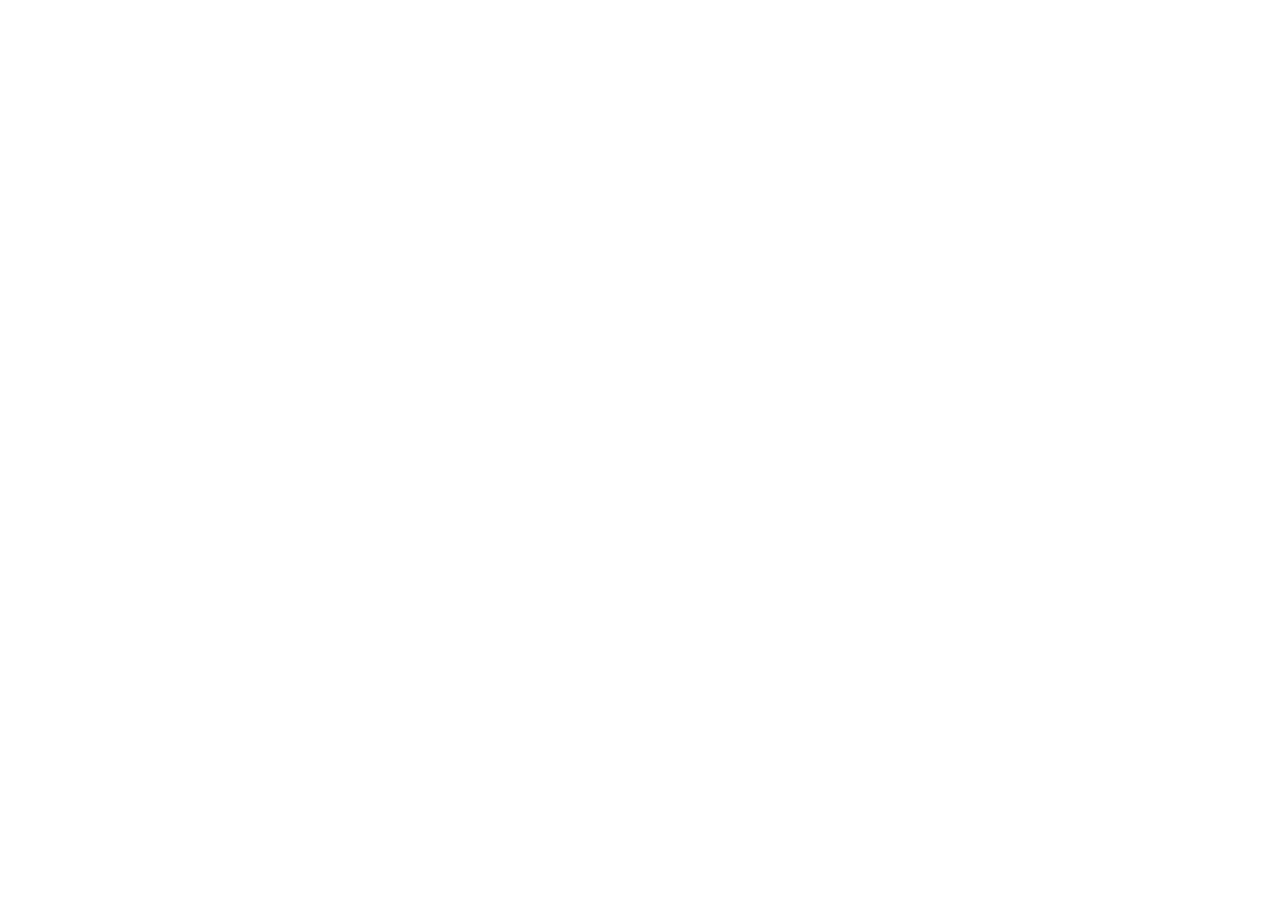
==== index.html @ fb63b930 "fc" ====
<!DOCTYPE html>
<html lang="en">

<head>
    <meta charset="UTF-8">
    <meta name="viewport" content="width=device-width, initial-scale=1.0">
    <title>Document</title>
    <link rel="stylesheet" href="styles/style.css" />
    <script src="scripts/nav.js" defer></script>
</head>

<body>
</body>

</html>
---- styles/style.css ----
@import url("reset.css");
@import url("fonts.css");
@import url("base.css");
@import url("adaptive.css");
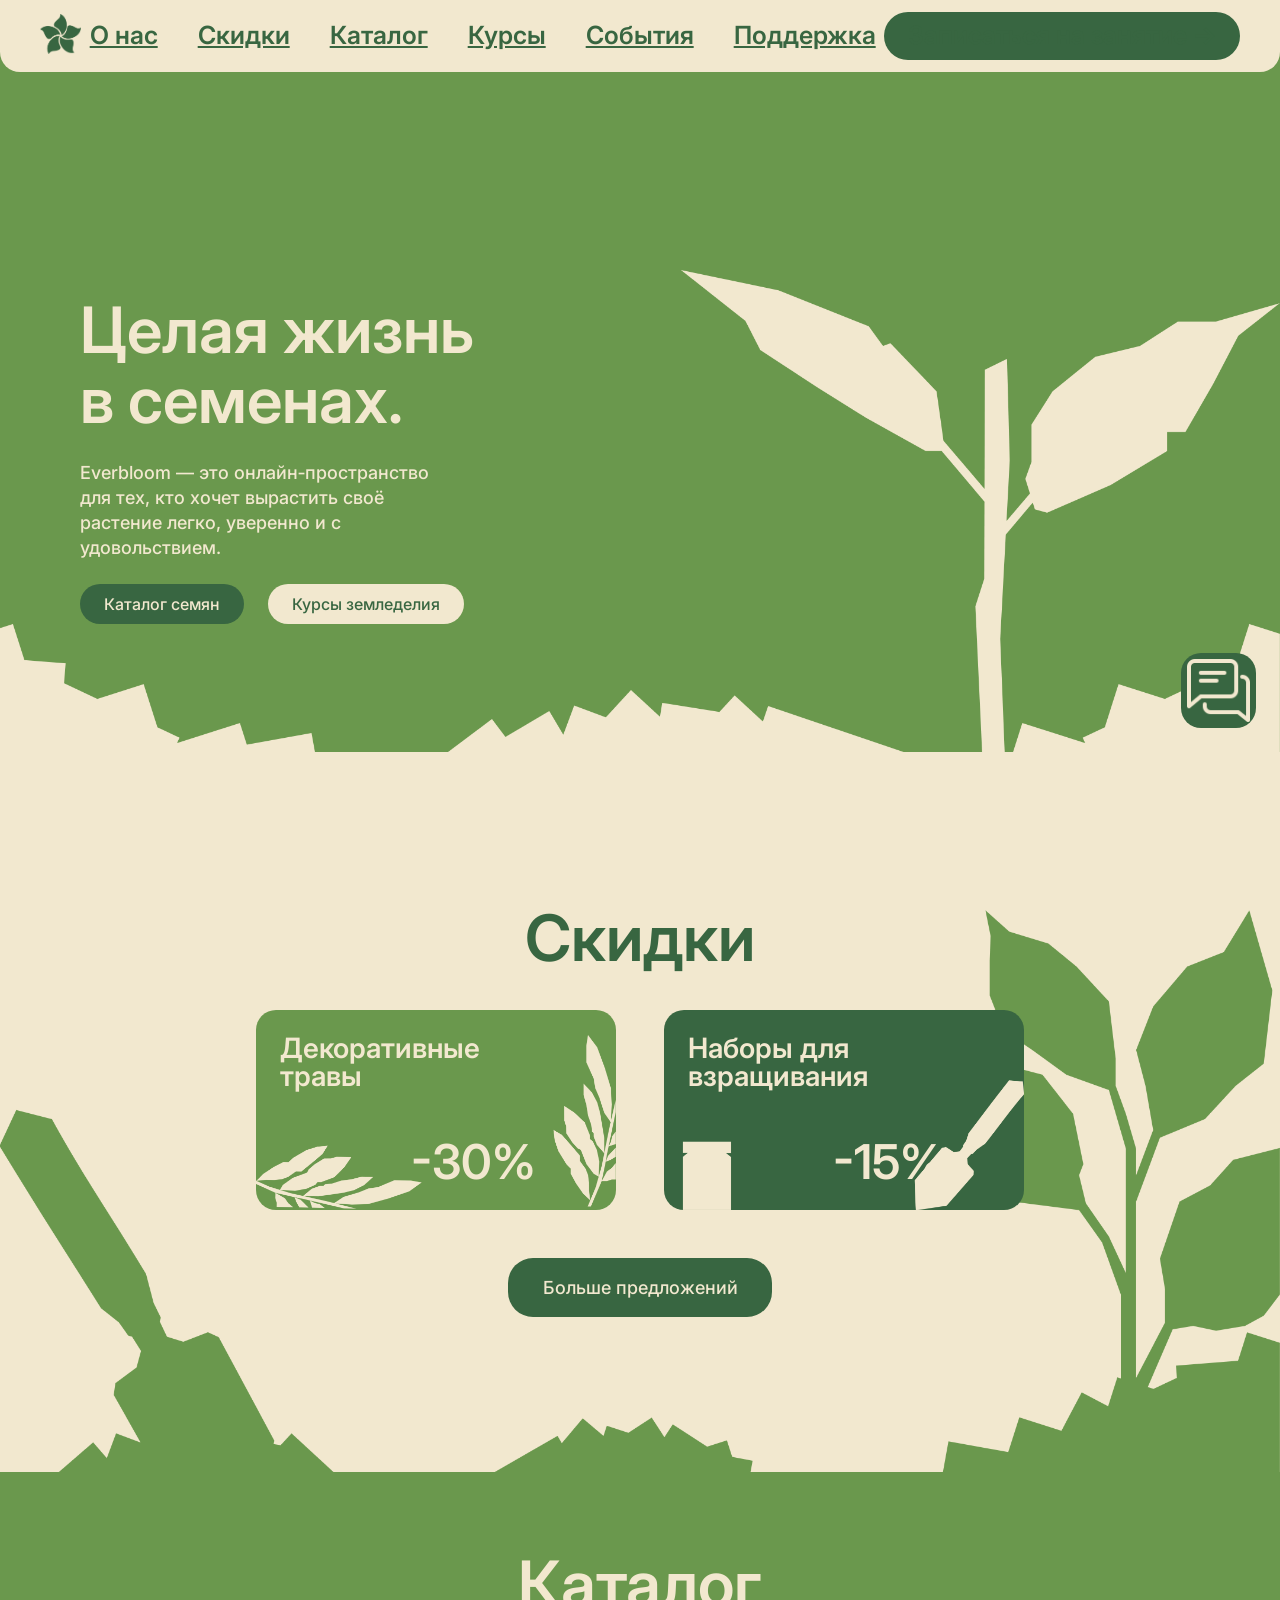
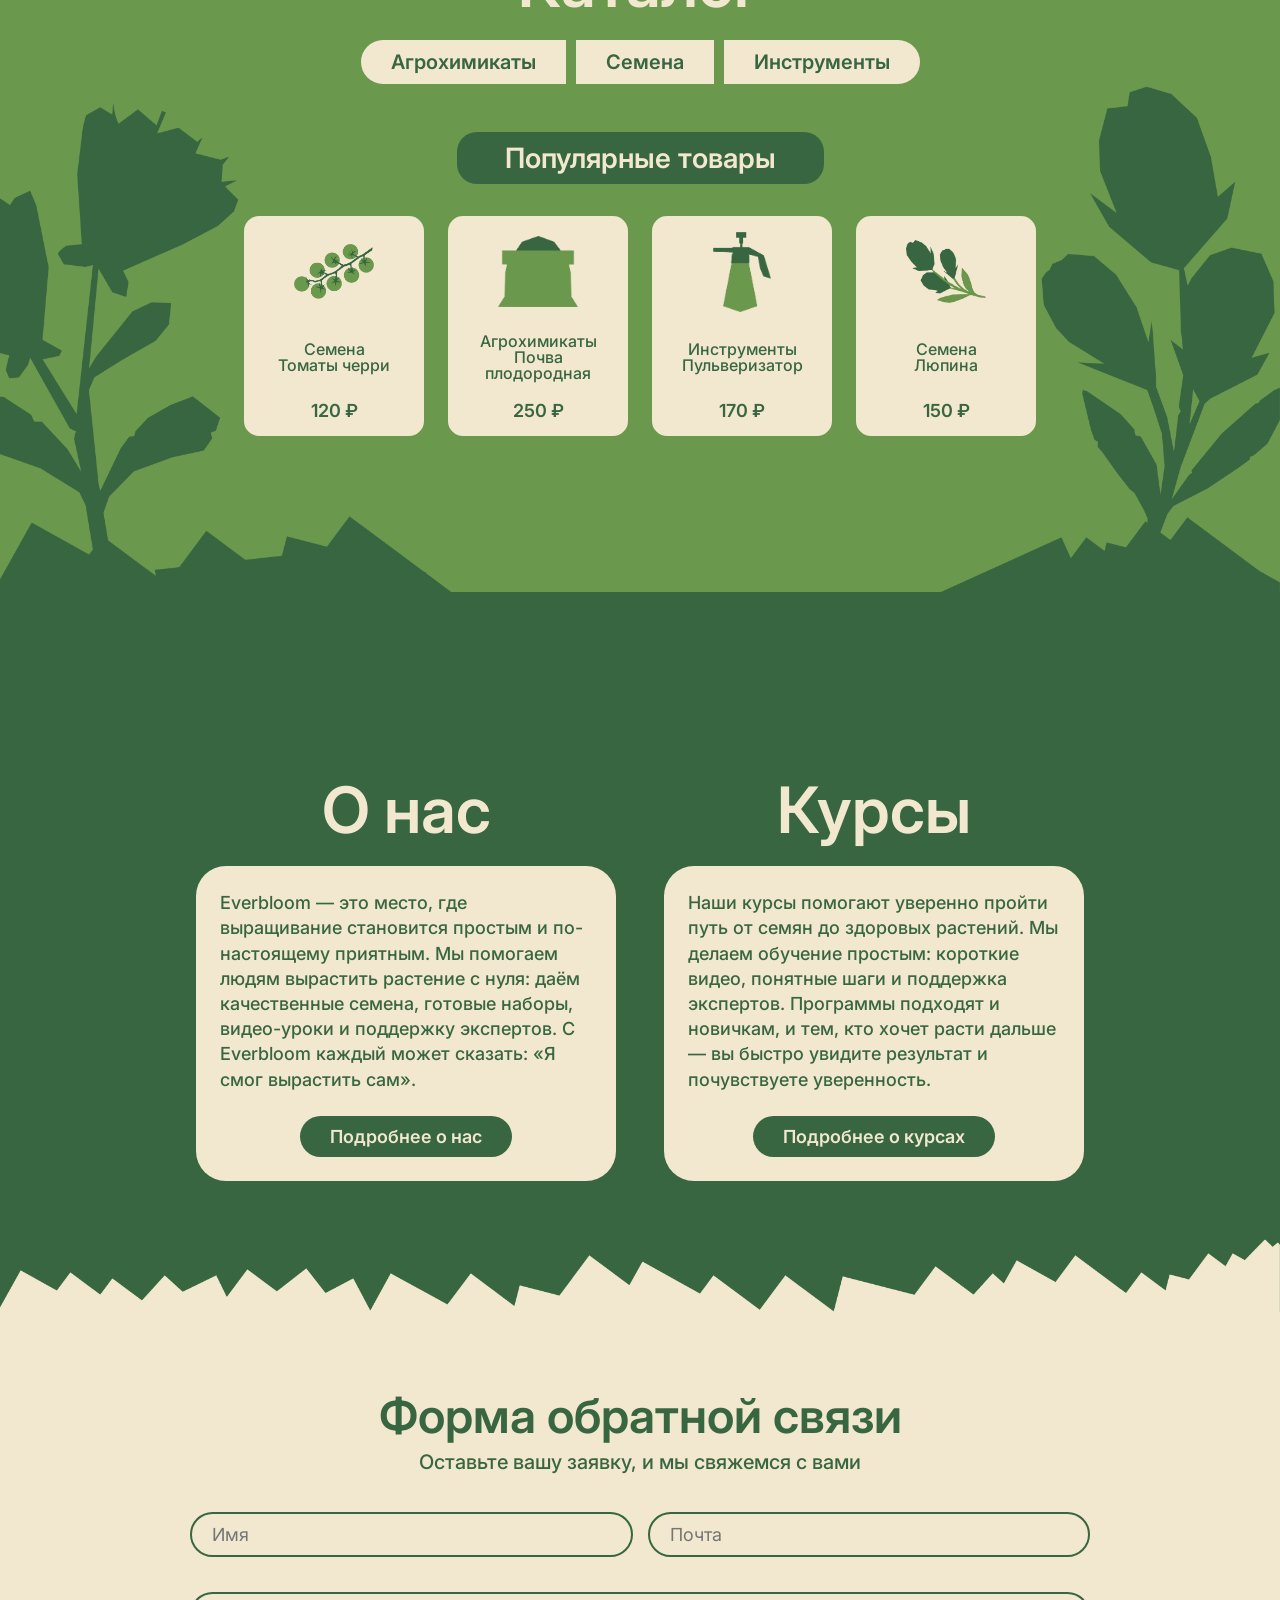
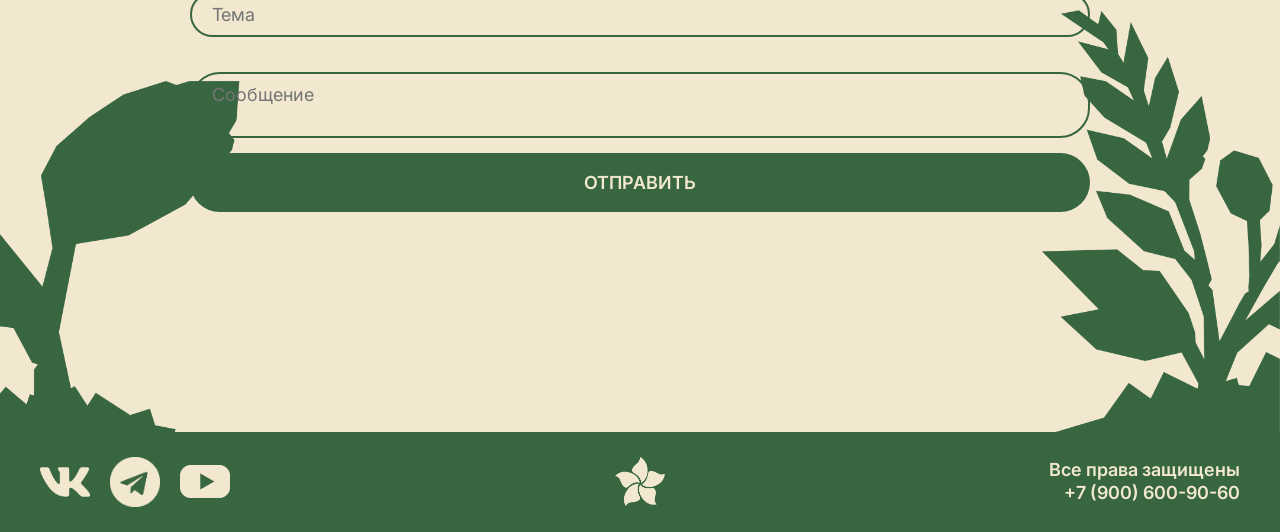
==== commit a533e3e2: "mainpage" ====
--- a/index.html
+++ b/index.html
@@ -10,6 +10,161 @@
 </head>
 
 <body>
+<header class="navbar">
+  <div class="logo">
+    <img src="/assets/images/логозел.png" alt="" href="index.html">
+  </div>
+  <nav class="nav-links">
+    <a href="Главная/aboutUs.html" class="nav-link text-main">О нас</a>
+    <a href="#" class="nav-link text-main">Скидки</a>
+    <a href="#" class="nav-link text-main">Каталог</a>
+    <a href="#" class="nav-link text-main">Курсы</a>
+    <a href="#" class="nav-link text-main">События</a>
+    <a href="#" class="nav-link text-main">Поддержка</a>
+  </nav>
+  <button class="nav-button text-main">Записаться на занятие →</button>
+</header>
+
+<section class="first-section">
+  <div class="content">
+    <h1 class="title">Целая жизнь<br>в семенах.</h1>
+    <p class="subtitle">Everbloom — это онлайн‑пространство для тех, кто хочет вырастить своё растение легко, уверенно и с удовольствием.</p>
+    <div class="buttons">
+      <button class="btn-green">Каталог семян</button>
+      <button class="btn-light">Курсы земледелия</button>
+    </div>
+  </div>
+
+  <button class="support-btn">
+    <img src="/assets/images/chat.png" alt="">
+  </button>
+</section>
+
+
+<section class="discounts-section">
+  <h2 class="discounts-title">Скидки</h2>
+
+  <div class="discounts-container">
+    <div class="discount-card card-left">
+      <p class="discount-text">Декоративные<br>травы</p>
+      <p class="discount-value">-30%</p>
+    </div>
+
+    <div class="discount-card card-right">
+      <p class="discount-text">Наборы для<br>взращивания</p>
+      <p class="discount-value">-15%</p>
+    </div>
+  </div>
+
+  <button class="discounts-btn">Больше предложений</button>
+</section>
+
+<section class="catalog-section">
+  <h2 class="catalog-title">Каталог</h2>
+
+  <div class="catalog-categories">
+    <button class="catalog-btn catalog-btn-left">Агрохимикаты</button>
+    <button class="catalog-btn catalog-btn-center">Семена</button>
+    <button class="catalog-btn catalog-btn-right">Инструменты</button>
+  </div>
+
+  <div class="catalog-popular">
+    <h3 class="popular-title">Популярные товары</h3>
+
+    <div class="catalog-cards">
+      <div class="catalog-card">
+        <img src="/assets/images/помидоры2цв.png" alt="">
+        <p class="card-text">Семена<br>Томаты черри</p>
+        <p class="card-price">120 ₽</p>
+      </div>
+
+      <div class="catalog-card">
+        <img src="/assets/images/земля2цв.png" alt="">
+        <p class="card-text">Агрохимикаты<br>Почва плодородная</p>
+        <p class="card-price">250 ₽</p>
+      </div>
+
+      <div class="catalog-card">
+        <img src="/assets/images/Пульвириз2цв.png" alt="">
+        <p class="card-text">Инструменты<br>Пульверизатор</p>
+        <p class="card-price">170 ₽</p>
+      </div>
+
+      <div class="catalog-card">
+        <img src="/assets/images/Лист22цв.png" alt="">
+        <p class="card-text">Семена<br>Люпина</p>
+        <p class="card-price">150 ₽</p>
+      </div>
+    </div>
+  </div>
+</section>
+
+<section class="about-section">
+  <div class="about-container">
+    <div class="about-card">
+      <h2 class="about-title">О нас</h2>
+      <div class="about-box">
+        <p class="about-text">
+          Everbloom — это место, где выращивание становится простым и по-настоящему приятным.
+          Мы помогаем людям вырастить растение с нуля: даём качественные семена, готовые наборы,
+          видео-уроки и поддержку экспертов. С Everbloom каждый может сказать:
+          «Я смог вырастить сам».
+        </p>
+        <button class="about-btn">Подробнее о нас</button>
+      </div>
+    </div>
+
+    <div class="about-card">
+      <h2 class="about-title">Курсы</h2>
+      <div class="about-box">
+        <p class="about-text">
+          Наши курсы помогают уверенно пройти путь от семян до здоровых растений.
+          Мы делаем обучение простым: короткие видео, понятные шаги и поддержка экспертов.
+          Программы подходят и новичкам, и тем, кто хочет расти дальше —
+          вы быстро увидите результат и почувствуете уверенность.
+        </p>
+        <button class="about-btn">Подробнее о курсах</button>
+      </div>
+    </div>
+  </div>
+</section>
+
+<section class="feedback-section">
+  <h2 class="feedback-title">Форма обратной связи</h2>
+  <p class="feedback-subtitle">Оставьте вашу заявку, и мы свяжемся с вами</p>
+
+  <form class="feedback-form">
+    <div class="form-row">
+      <input type="text" name="name" placeholder="Имя" class="form-input">
+      <input type="email" name="email" placeholder="Почта" class="form-input">
+    </div>
+
+    <input type="text" name="subject" placeholder="Тема" class="form-input">
+
+    <textarea name="message" placeholder="Сообщение" class="form-textarea"></textarea>
+
+    <button type="submit" class="form-btn">ОТПРАВИТЬ</button>
+  </form>
+</section>
+
+
+<footer class="footer-section">
+  <div class="footer-left">
+    <img src="/assets/images/vk 1.png" alt="" class="footer-icon">
+    <img src="/assets/images/telegram (1) 1.png" alt="" class="footer-icon">
+    <img src="/assets/images/youtube.png" alt="" class="footer-icon">
+  </div>
+
+  <div class="footer-center">
+    <img src="/assets/images/логобел.png" alt="" class="footer-logo">
+  </div>
+
+  <div class="footer-right">
+    <p class="footer-text">Все права защищены</p>
+    <p class="footer-phone">+7 (900) 600-90-60</p>
+  </div>
+</footer>
+
+
 </body>
-
 </html>
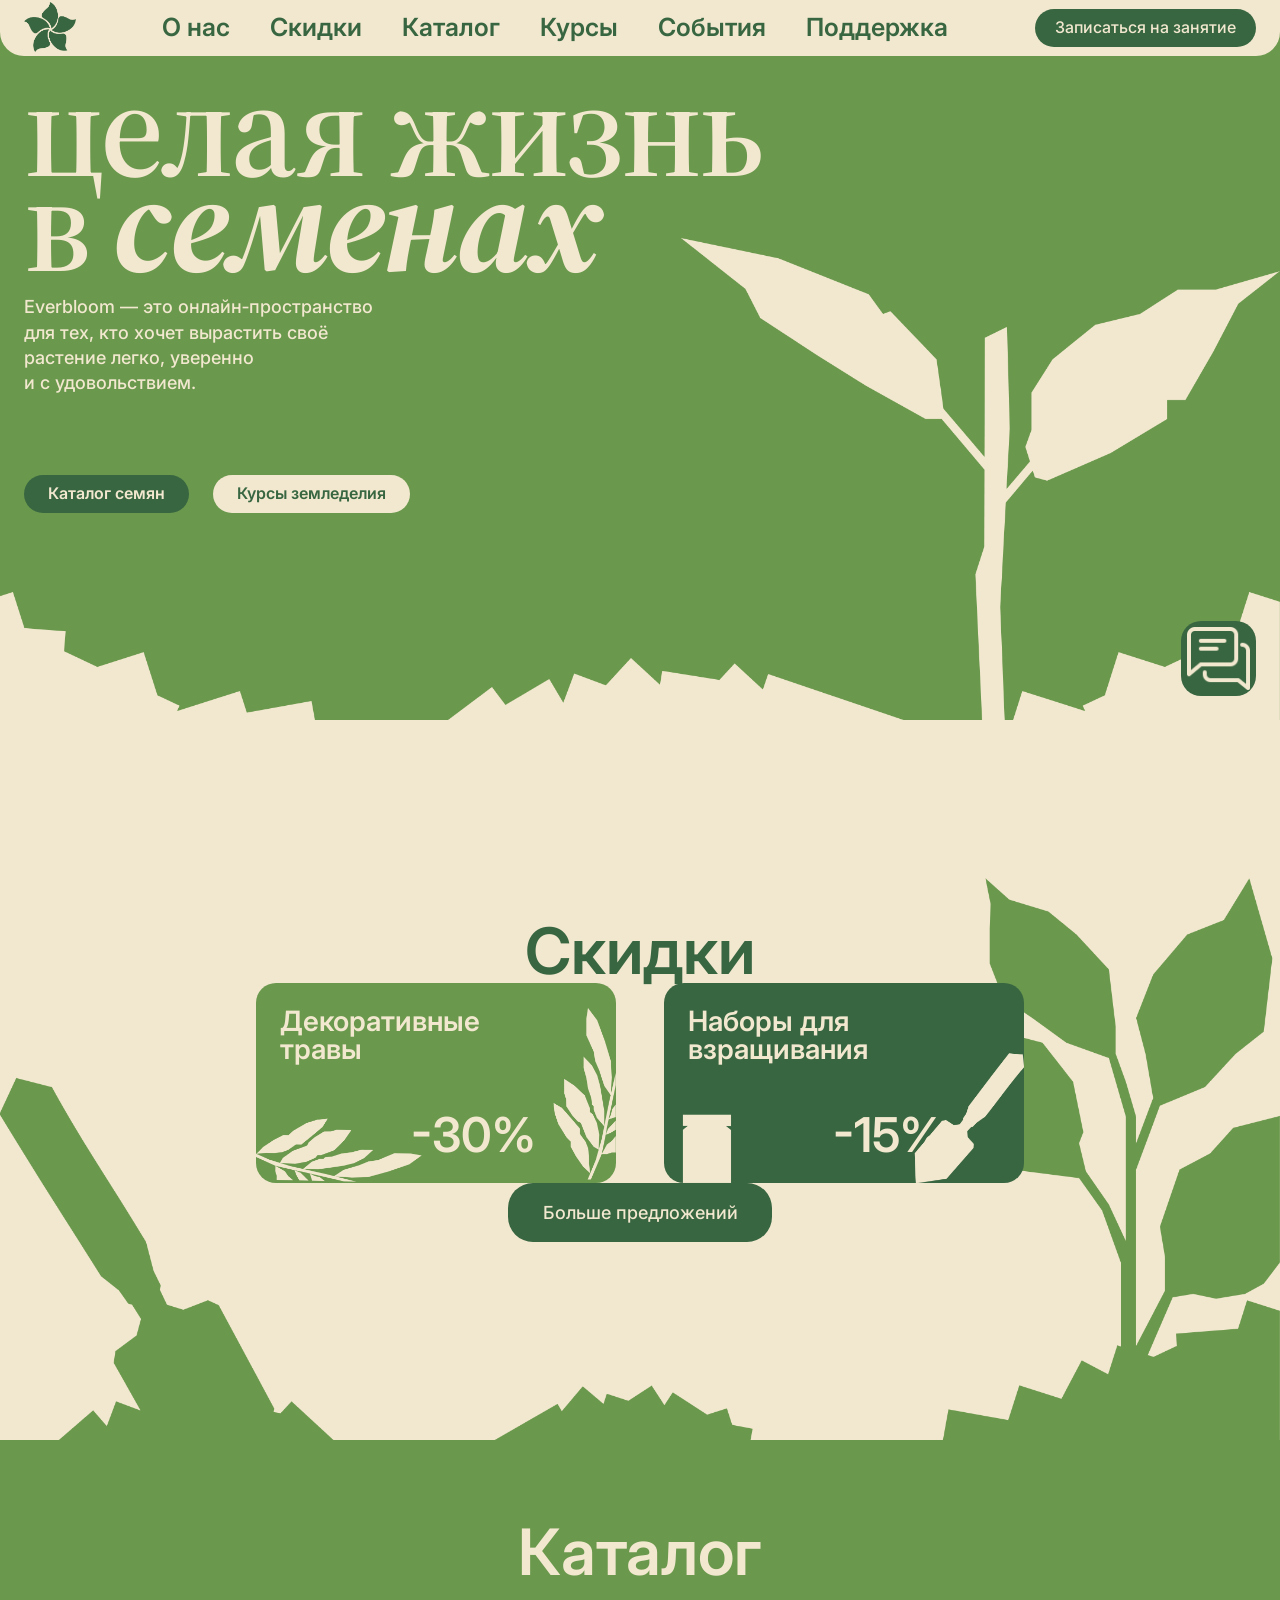
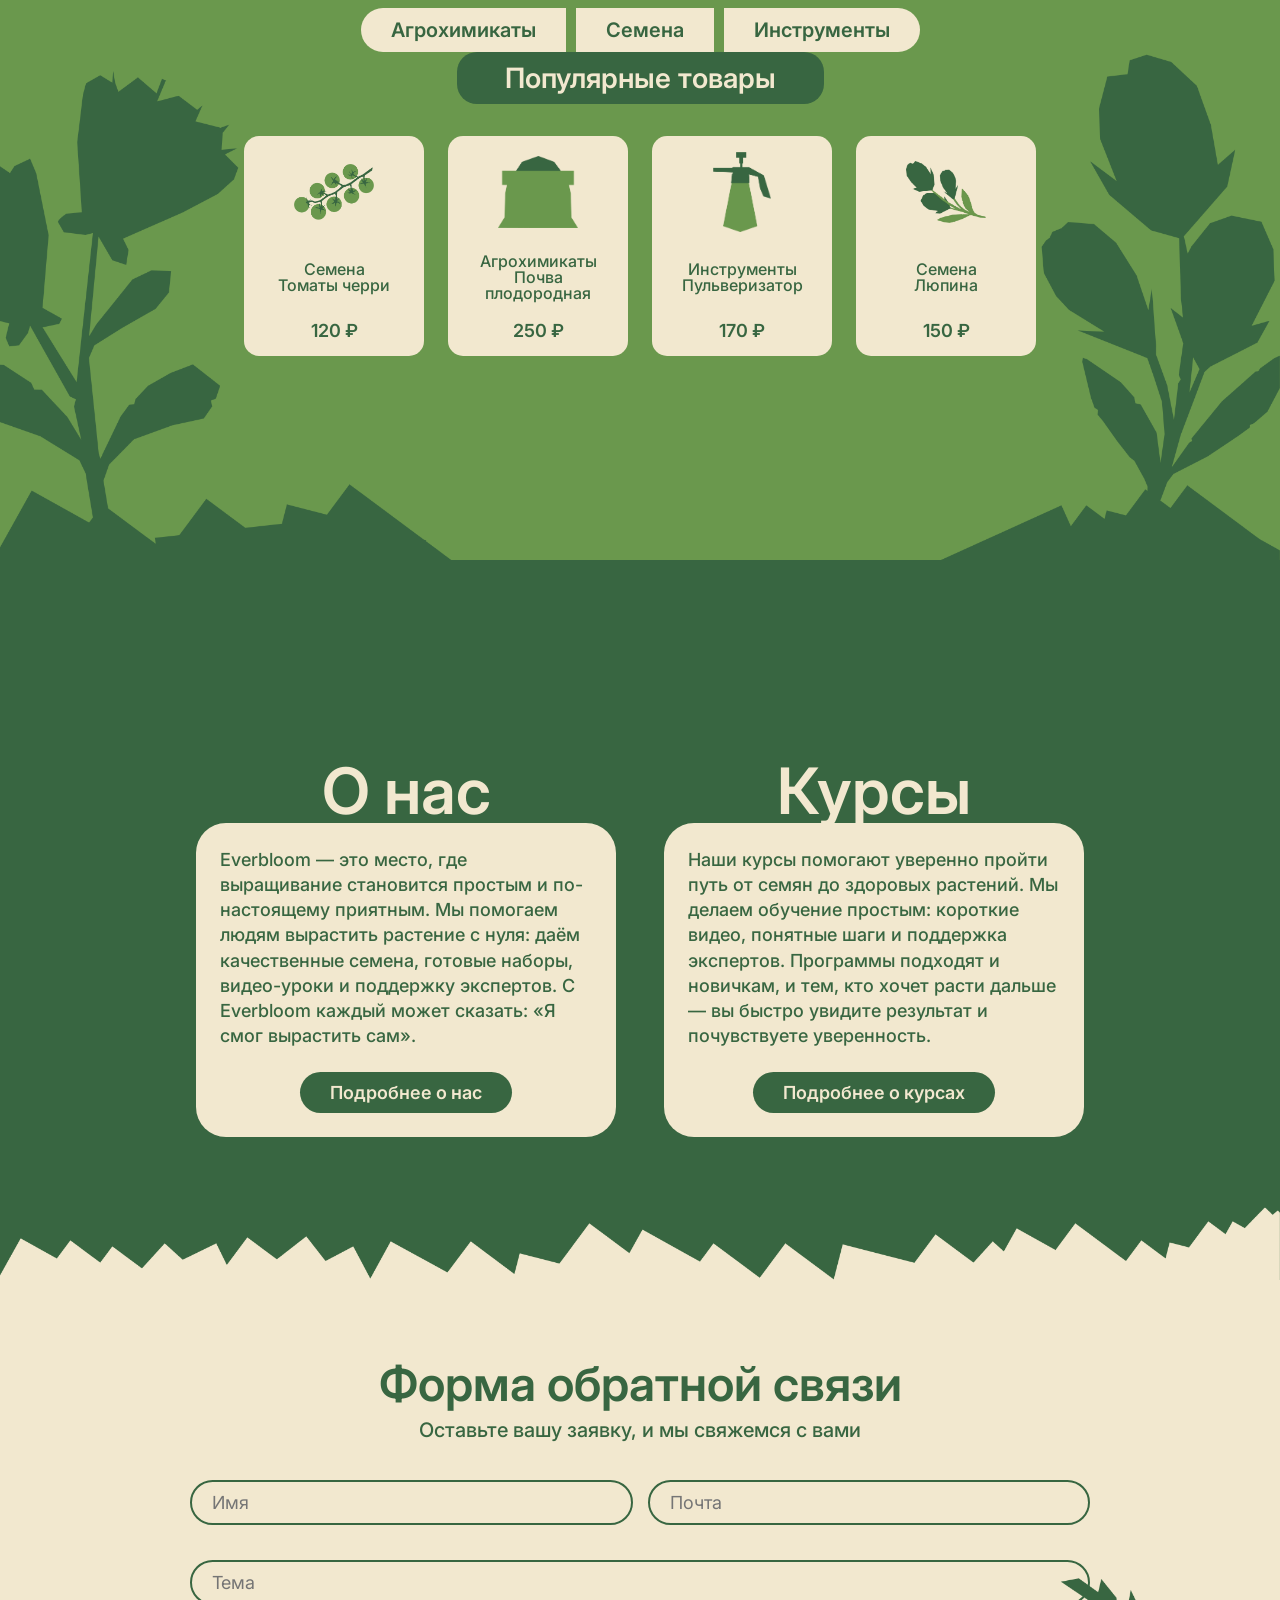
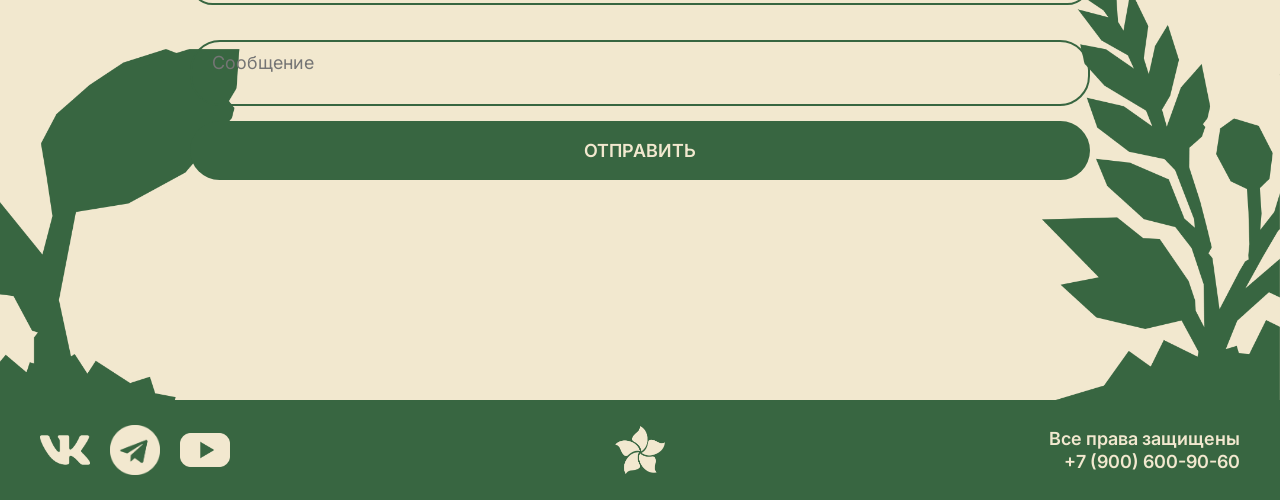
==== commit be267fe5: "beforesleep" ====
--- a/index.html
+++ b/index.html
@@ -10,161 +10,172 @@
 </head>
 
 <body>
-<header class="navbar">
-  <div class="logo">
-    <img src="/assets/images/логозел.png" alt="" href="index.html">
-  </div>
-  <nav class="nav-links">
-    <a href="Главная/aboutUs.html" class="nav-link text-main">О нас</a>
-    <a href="#" class="nav-link text-main">Скидки</a>
-    <a href="#" class="nav-link text-main">Каталог</a>
-    <a href="#" class="nav-link text-main">Курсы</a>
-    <a href="#" class="nav-link text-main">События</a>
-    <a href="#" class="nav-link text-main">Поддержка</a>
-  </nav>
-  <button class="nav-button text-main">Записаться на занятие →</button>
-</header>
-
-<section class="first-section">
-  <div class="content">
-    <h1 class="title">Целая жизнь<br>в семенах.</h1>
-    <p class="subtitle">Everbloom — это онлайн‑пространство для тех, кто хочет вырастить своё растение легко, уверенно и с удовольствием.</p>
-    <div class="buttons">
-      <button class="btn-green">Каталог семян</button>
-      <button class="btn-light">Курсы земледелия</button>
-    </div>
-  </div>
-
-  <button class="support-btn">
-    <img src="/assets/images/chat.png" alt="">
-  </button>
-</section>
 
 
-<section class="discounts-section">
-  <h2 class="discounts-title">Скидки</h2>
-
-  <div class="discounts-container">
-    <div class="discount-card card-left">
-      <p class="discount-text">Декоративные<br>травы</p>
-      <p class="discount-value">-30%</p>
-    </div>
-
-    <div class="discount-card card-right">
-      <p class="discount-text">Наборы для<br>взращивания</p>
-      <p class="discount-value">-15%</p>
-    </div>
-  </div>
-
-  <button class="discounts-btn">Больше предложений</button>
-</section>
-
-<section class="catalog-section">
-  <h2 class="catalog-title">Каталог</h2>
-
-  <div class="catalog-categories">
-    <button class="catalog-btn catalog-btn-left">Агрохимикаты</button>
-    <button class="catalog-btn catalog-btn-center">Семена</button>
-    <button class="catalog-btn catalog-btn-right">Инструменты</button>
-  </div>
-
-  <div class="catalog-popular">
-    <h3 class="popular-title">Популярные товары</h3>
-
-    <div class="catalog-cards">
-      <div class="catalog-card">
-        <img src="/assets/images/помидоры2цв.png" alt="">
-        <p class="card-text">Семена<br>Томаты черри</p>
-        <p class="card-price">120 ₽</p>
-      </div>
-
-      <div class="catalog-card">
-        <img src="/assets/images/земля2цв.png" alt="">
-        <p class="card-text">Агрохимикаты<br>Почва плодородная</p>
-        <p class="card-price">250 ₽</p>
-      </div>
-
-      <div class="catalog-card">
-        <img src="/assets/images/Пульвириз2цв.png" alt="">
-        <p class="card-text">Инструменты<br>Пульверизатор</p>
-        <p class="card-price">170 ₽</p>
-      </div>
-
-      <div class="catalog-card">
-        <img src="/assets/images/Лист22цв.png" alt="">
-        <p class="card-text">Семена<br>Люпина</p>
-        <p class="card-price">150 ₽</p>
-      </div>
-    </div>
-  </div>
-</section>
-
-<section class="about-section">
-  <div class="about-container">
-    <div class="about-card">
-      <h2 class="about-title">О нас</h2>
-      <div class="about-box">
-        <p class="about-text">
-          Everbloom — это место, где выращивание становится простым и по-настоящему приятным.
-          Мы помогаем людям вырастить растение с нуля: даём качественные семена, готовые наборы,
-          видео-уроки и поддержку экспертов. С Everbloom каждый может сказать:
-          «Я смог вырастить сам».
-        </p>
-        <button class="about-btn">Подробнее о нас</button>
-      </div>
-    </div>
-
-    <div class="about-card">
-      <h2 class="about-title">Курсы</h2>
-      <div class="about-box">
-        <p class="about-text">
-          Наши курсы помогают уверенно пройти путь от семян до здоровых растений.
-          Мы делаем обучение простым: короткие видео, понятные шаги и поддержка экспертов.
-          Программы подходят и новичкам, и тем, кто хочет расти дальше —
-          вы быстро увидите результат и почувствуете уверенность.
-        </p>
-        <button class="about-btn">Подробнее о курсах</button>
-      </div>
-    </div>
-  </div>
-</section>
-
-<section class="feedback-section">
-  <h2 class="feedback-title">Форма обратной связи</h2>
-  <p class="feedback-subtitle">Оставьте вашу заявку, и мы свяжемся с вами</p>
-
-  <form class="feedback-form">
-    <div class="form-row">
-      <input type="text" name="name" placeholder="Имя" class="form-input">
-      <input type="email" name="email" placeholder="Почта" class="form-input">
-    </div>
-
-    <input type="text" name="subject" placeholder="Тема" class="form-input">
-
-    <textarea name="message" placeholder="Сообщение" class="form-textarea"></textarea>
-
-    <button type="submit" class="form-btn">ОТПРАВИТЬ</button>
-  </form>
-</section>
+    <header class="navbar">
+        <a class="logo" href="index.html">
+            <img src="assets/images/логозел.png" alt="">
+        </a>
+        <nav class="nav-links">
+            <a href="Главная/aboutUs.html" class="text-main darkgreen">О нас</a>
+            <a href="Главная/sales.html" class=" text-main darkgreen">Скидки</a>
+            <a href="Главная/pushares.html" class=" text-main darkgreen">Каталог</a>
+            <a href="Главная/cursi.html" class=" text-main darkgreen">Курсы</a>
+            <a href="Главная/events.html" class=" text-main darkgreen">События</a>
+            <a href="#" class=" text-main darkgreen">Поддержка</a>
+        </nav>
+        <a class="nav-button text-main" href='Главная/404.html'>
+            Записаться на занятие
+        </a>
+    </header>
 
 
-<footer class="footer-section">
-  <div class="footer-left">
-    <img src="/assets/images/vk 1.png" alt="" class="footer-icon">
-    <img src="/assets/images/telegram (1) 1.png" alt="" class="footer-icon">
-    <img src="/assets/images/youtube.png" alt="" class="footer-icon">
-  </div>
+    <section class="first-section">
+        <div class="allsontent">
+            <div class="content">
+                <h1 class="title">целая жизнь <br>в <p class="bold-italic" style="display: inline;">семенах</p>
+                </h1>
+                <p class="subtitle">Everbloom — это онлайн‑пространство для тех, кто хочет вырастить своё растение
+                    легко,
+                    уверенно <br>и с удовольствием.</p>
+            </div>
+            <div class="buttons">
+                <a href="/Главная/pushares.html" class="text-main buttonAbsolute white bdarkgreen">Каталог семян</a>
+                <a href="/Главная/cursi.html" class="text-main buttonAbsolute darkgreen bwhite">Курсы земледелия</a>
+            </div>
+        </div>
 
-  <div class="footer-center">
-    <img src="/assets/images/логобел.png" alt="" class="footer-logo">
-  </div>
+        <button class="support-btn">
+            <img src="assets/images/chat.png" alt="">
+        </button>
+    </section>
 
-  <div class="footer-right">
-    <p class="footer-text">Все права защищены</p>
-    <p class="footer-phone">+7 (900) 600-90-60</p>
-  </div>
-</footer>
+
+    <section class="discounts-section">
+        <h2 class="discounts-title">Скидки</h2>
+
+        <div class="discounts-container">
+            <div class="discount-card card-left">
+                <p class="discount-text">Декоративные<br>травы</p>
+                <p class="discount-value">-30%</p>
+            </div>
+
+            <div class="discount-card card-right">
+                <p class="discount-text">Наборы для<br>взращивания</p>
+                <p class="discount-value">-15%</p>
+            </div>
+        </div>
+
+        <button class="discounts-btn">Больше предложений</button>
+    </section>
+
+    <section class="catalog-section">
+        <h2 class="catalog-title">Каталог</h2>
+
+        <div class="catalog-categories">
+            <button class="catalog-btn catalog-btn-left">Агрохимикаты</button>
+            <button class="catalog-btn catalog-btn-center">Семена</button>
+            <button class="catalog-btn catalog-btn-right">Инструменты</button>
+        </div>
+
+        <div class="catalog-popular">
+            <h3 class="popular-title">Популярные товары</h3>
+
+            <div class="catalog-cards">
+                <div class="catalog-card">
+                    <img src="assets/images/помидоры2цв.png" alt="">
+                    <p class="card-text">Семена<br>Томаты черри</p>
+                    <p class="card-price">120 ₽</p>
+                </div>
+
+                <div class="catalog-card">
+                    <img src="assets/images/земля2цв.png" alt="">
+                    <p class="card-text">Агрохимикаты<br>Почва плодородная</p>
+                    <p class="card-price">250 ₽</p>
+                </div>
+
+                <div class="catalog-card">
+                    <img src="assets/images/Пульвириз2цв.png" alt="">
+                    <p class="card-text">Инструменты<br>Пульверизатор</p>
+                    <p class="card-price">170 ₽</p>
+                </div>
+
+                <div class="catalog-card">
+                    <img src="assets/images/Лист22цв.png" alt="">
+                    <p class="card-text">Семена<br>Люпина</p>
+                    <p class="card-price">150 ₽</p>
+                </div>
+            </div>
+        </div>
+    </section>
+
+    <section class="about-section">
+        <div class="about-container">
+            <div class="about-card">
+                <h2 class="about-title">О нас</h2>
+                <div class="about-box">
+                    <p class="about-text">
+                        Everbloom — это место, где выращивание становится простым и по-настоящему приятным.
+                        Мы помогаем людям вырастить растение с нуля: даём качественные семена, готовые наборы,
+                        видео-уроки и поддержку экспертов. С Everbloom каждый может сказать:
+                        «Я смог вырастить сам».
+                    </p>
+                    <button class="about-btn">Подробнее о нас</button>
+                </div>
+            </div>
+
+            <div class="about-card">
+                <h2 class="about-title">Курсы</h2>
+                <div class="about-box">
+                    <p class="about-text">
+                        Наши курсы помогают уверенно пройти путь от семян до здоровых растений.
+                        Мы делаем обучение простым: короткие видео, понятные шаги и поддержка экспертов.
+                        Программы подходят и новичкам, и тем, кто хочет расти дальше —
+                        вы быстро увидите результат и почувствуете уверенность.
+                    </p>
+                    <button class="about-btn">Подробнее о курсах</button>
+                </div>
+            </div>
+        </div>
+    </section>
+
+    <section class="feedback-section">
+        <h2 class="feedback-title">Форма обратной связи</h2>
+        <p class="feedback-subtitle">Оставьте вашу заявку, и мы свяжемся с вами</p>
+
+        <form class="feedback-form">
+            <div class="form-row">
+                <input type="text" name="name" placeholder="Имя" class="form-input">
+                <input type="email" name="email" placeholder="Почта" class="form-input">
+            </div>
+
+            <input type="text" name="subject" placeholder="Тема" class="form-input">
+
+            <textarea name="message" placeholder="Сообщение" class="form-textarea"></textarea>
+
+            <button type="submit" class="form-btn">ОТПРАВИТЬ</button>
+        </form>
+    </section>
+
+
+    <footer class="footer-section">
+        <div class="footer-left">
+            <img src="assets/images/vk 1.png" alt="" class="footer-icon">
+            <img src="assets/images/telegram (1) 1.png" alt="" class="footer-icon">
+            <img src="assets/images/youtube.png" alt="" class="footer-icon">
+        </div>
+
+        <div class="footer-center">
+            <img src="assets/images/логобел.png" alt="" class="footer-logo">
+        </div>
+
+        <div class="footer-right">
+            <p class="footer-text">Все права защищены</p>
+            <p class="footer-phone">+7 (900) 600-90-60</p>
+        </div>
+    </footer>
 
 
 </body>
+
 </html>
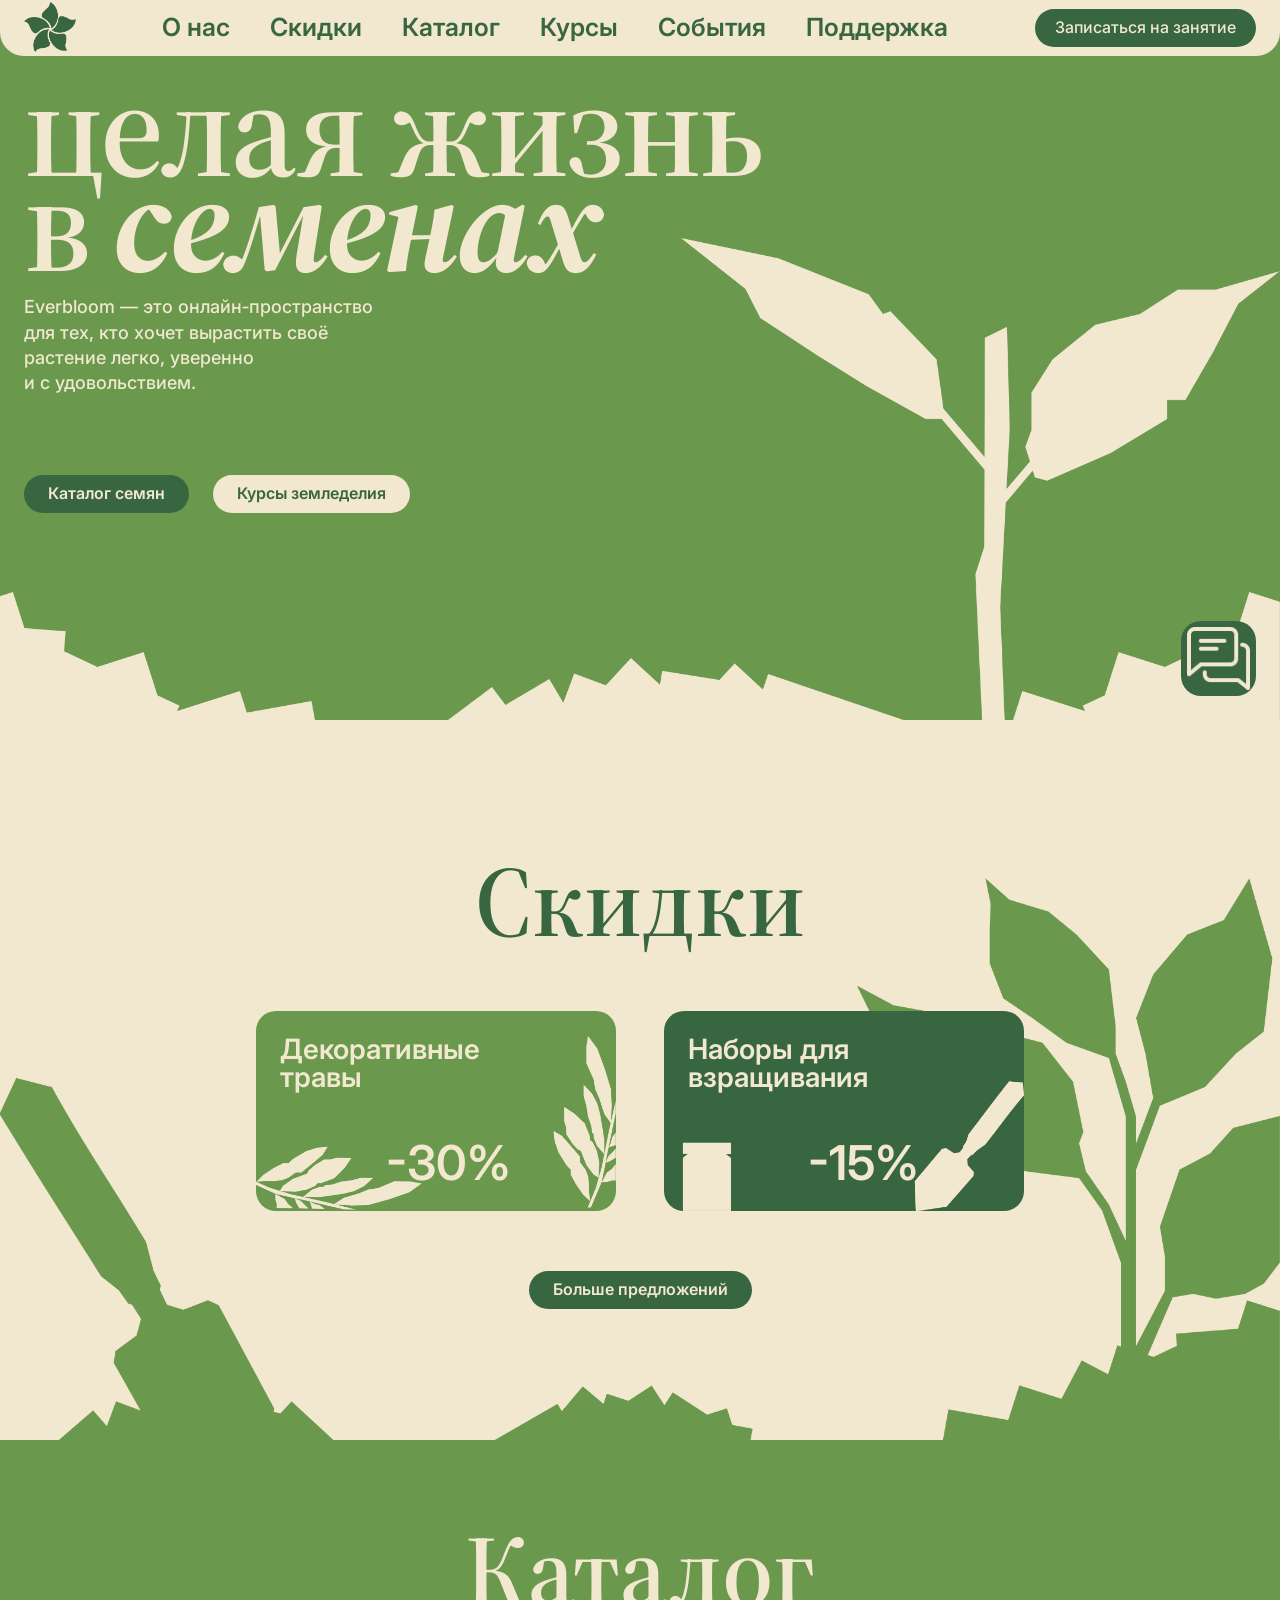
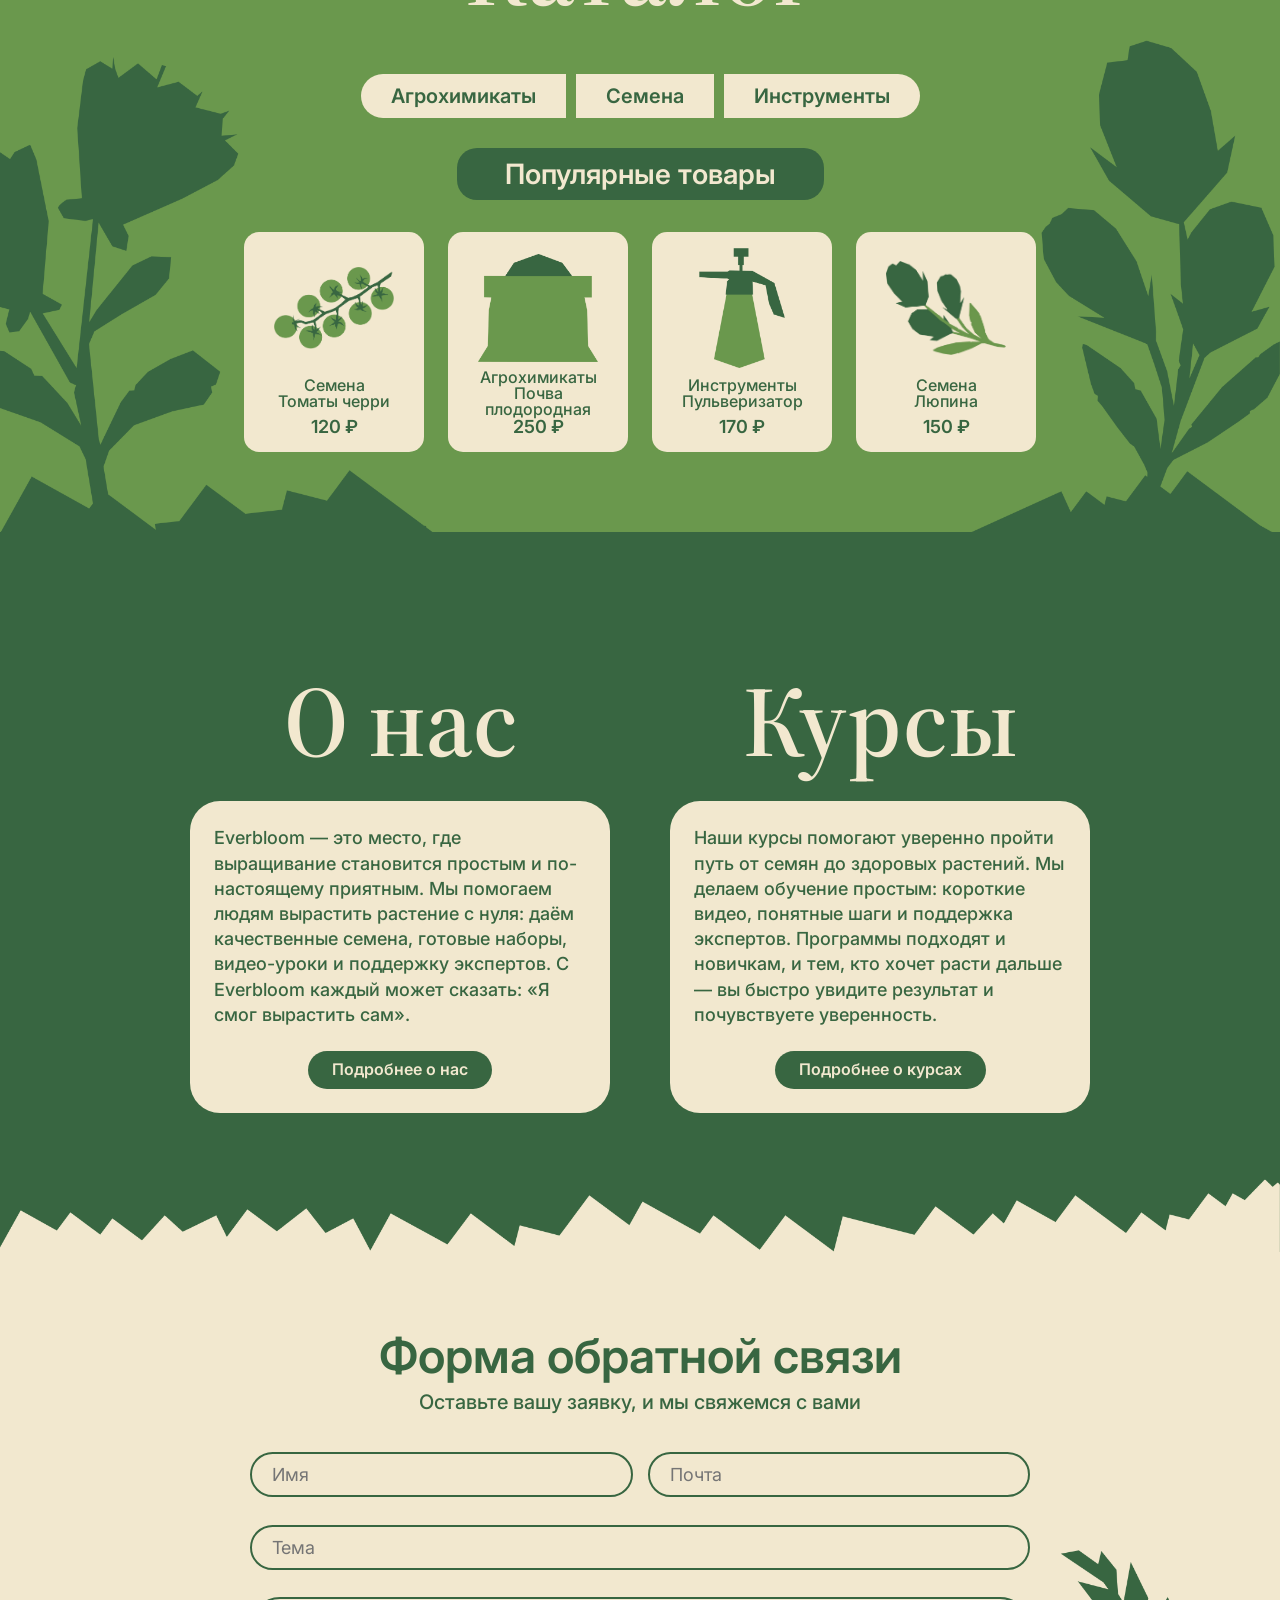
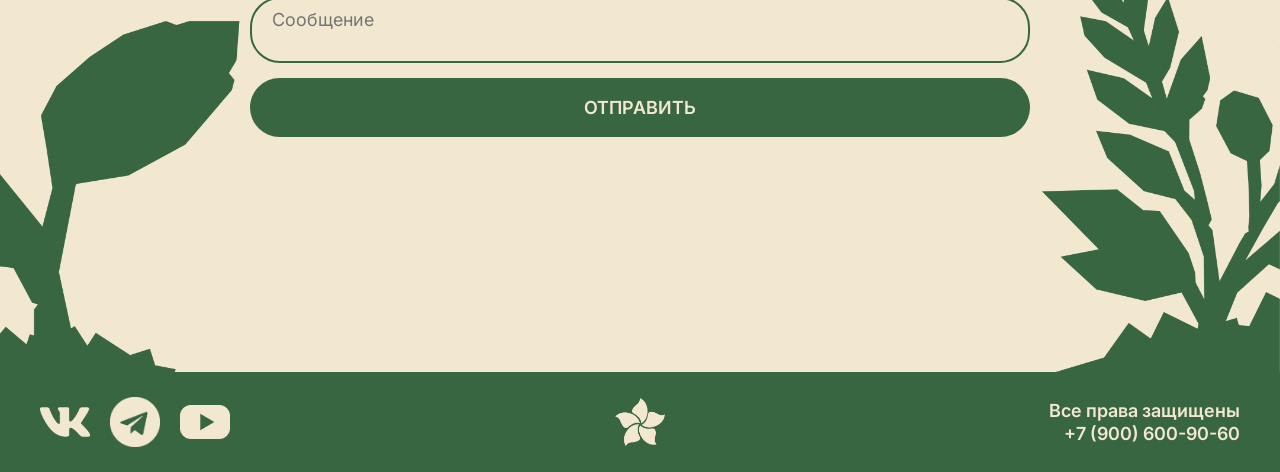
==== commit ef347f8c: "form" ====
--- a/index.html
+++ b/index.html
@@ -10,8 +10,6 @@
 </head>
 
 <body>
-
-
     <header class="navbar">
         <a class="logo" href="index.html">
             <img src="assets/images/логозел.png" alt="">
@@ -52,7 +50,7 @@
 
 
     <section class="discounts-section">
-        <h2 class="discounts-title">Скидки</h2>
+        <h2 class="discounts-title text-green-serif">Скидки</h2>
 
         <div class="discounts-container">
             <div class="discount-card card-left">
@@ -66,11 +64,11 @@
             </div>
         </div>
 
-        <button class="discounts-btn">Больше предложений</button>
+        <a class="text-main buttonAbsolute bdarkgreen white">Больше предложений</a>
     </section>
 
     <section class="catalog-section">
-        <h2 class="catalog-title">Каталог</h2>
+        <h2 class="text-green-serif white">Каталог</h2>
 
         <div class="catalog-categories">
             <button class="catalog-btn catalog-btn-left">Агрохимикаты</button>
@@ -112,7 +110,7 @@
     <section class="about-section">
         <div class="about-container">
             <div class="about-card">
-                <h2 class="about-title">О нас</h2>
+                <h2 class="text-green-serif white">О нас</h2>
                 <div class="about-box">
                     <p class="about-text">
                         Everbloom — это место, где выращивание становится простым и по-настоящему приятным.
@@ -120,12 +118,12 @@
                         видео-уроки и поддержку экспертов. С Everbloom каждый может сказать:
                         «Я смог вырастить сам».
                     </p>
-                    <button class="about-btn">Подробнее о нас</button>
+                    <button class="text-main buttonAbsolute white bdarkgreen">Подробнее о нас</button>
                 </div>
             </div>
 
             <div class="about-card">
-                <h2 class="about-title">Курсы</h2>
+                <h2 class="text-green-serif white">Курсы</h2>
                 <div class="about-box">
                     <p class="about-text">
                         Наши курсы помогают уверенно пройти путь от семян до здоровых растений.
@@ -133,7 +131,7 @@
                         Программы подходят и новичкам, и тем, кто хочет расти дальше —
                         вы быстро увидите результат и почувствуете уверенность.
                     </p>
-                    <button class="about-btn">Подробнее о курсах</button>
+                    <a class="text-main buttonAbsolute white bdarkgreen">Подробнее о курсах</a>
                 </div>
             </div>
         </div>
@@ -143,18 +141,23 @@
         <h2 class="feedback-title">Форма обратной связи</h2>
         <p class="feedback-subtitle">Оставьте вашу заявку, и мы свяжемся с вами</p>
 
-        <form class="feedback-form">
+        <form id="feedback-form" class="feedback-form">
             <div class="form-row">
-                <input type="text" name="name" placeholder="Имя" class="form-input">
-                <input type="email" name="email" placeholder="Почта" class="form-input">
+                <input type="text" name="name" placeholder="Имя" class="form-input" required>
+                <input type="email" name="email" placeholder="Почта" class="form-input" required>
             </div>
 
-            <input type="text" name="subject" placeholder="Тема" class="form-input">
+            <input type="text" name="subject" placeholder="Тема" class="form-input" required>
 
-            <textarea name="message" placeholder="Сообщение" class="form-textarea"></textarea>
+            <textarea name="message" placeholder="Сообщение" class="form-textarea" required></textarea>
+
+            <input type="hidden" name="submittedAt">
 
             <button type="submit" class="form-btn">ОТПРАВИТЬ</button>
+
+            <p class="form-status" id="form-status"></p>
         </form>
+
     </section>
 
 
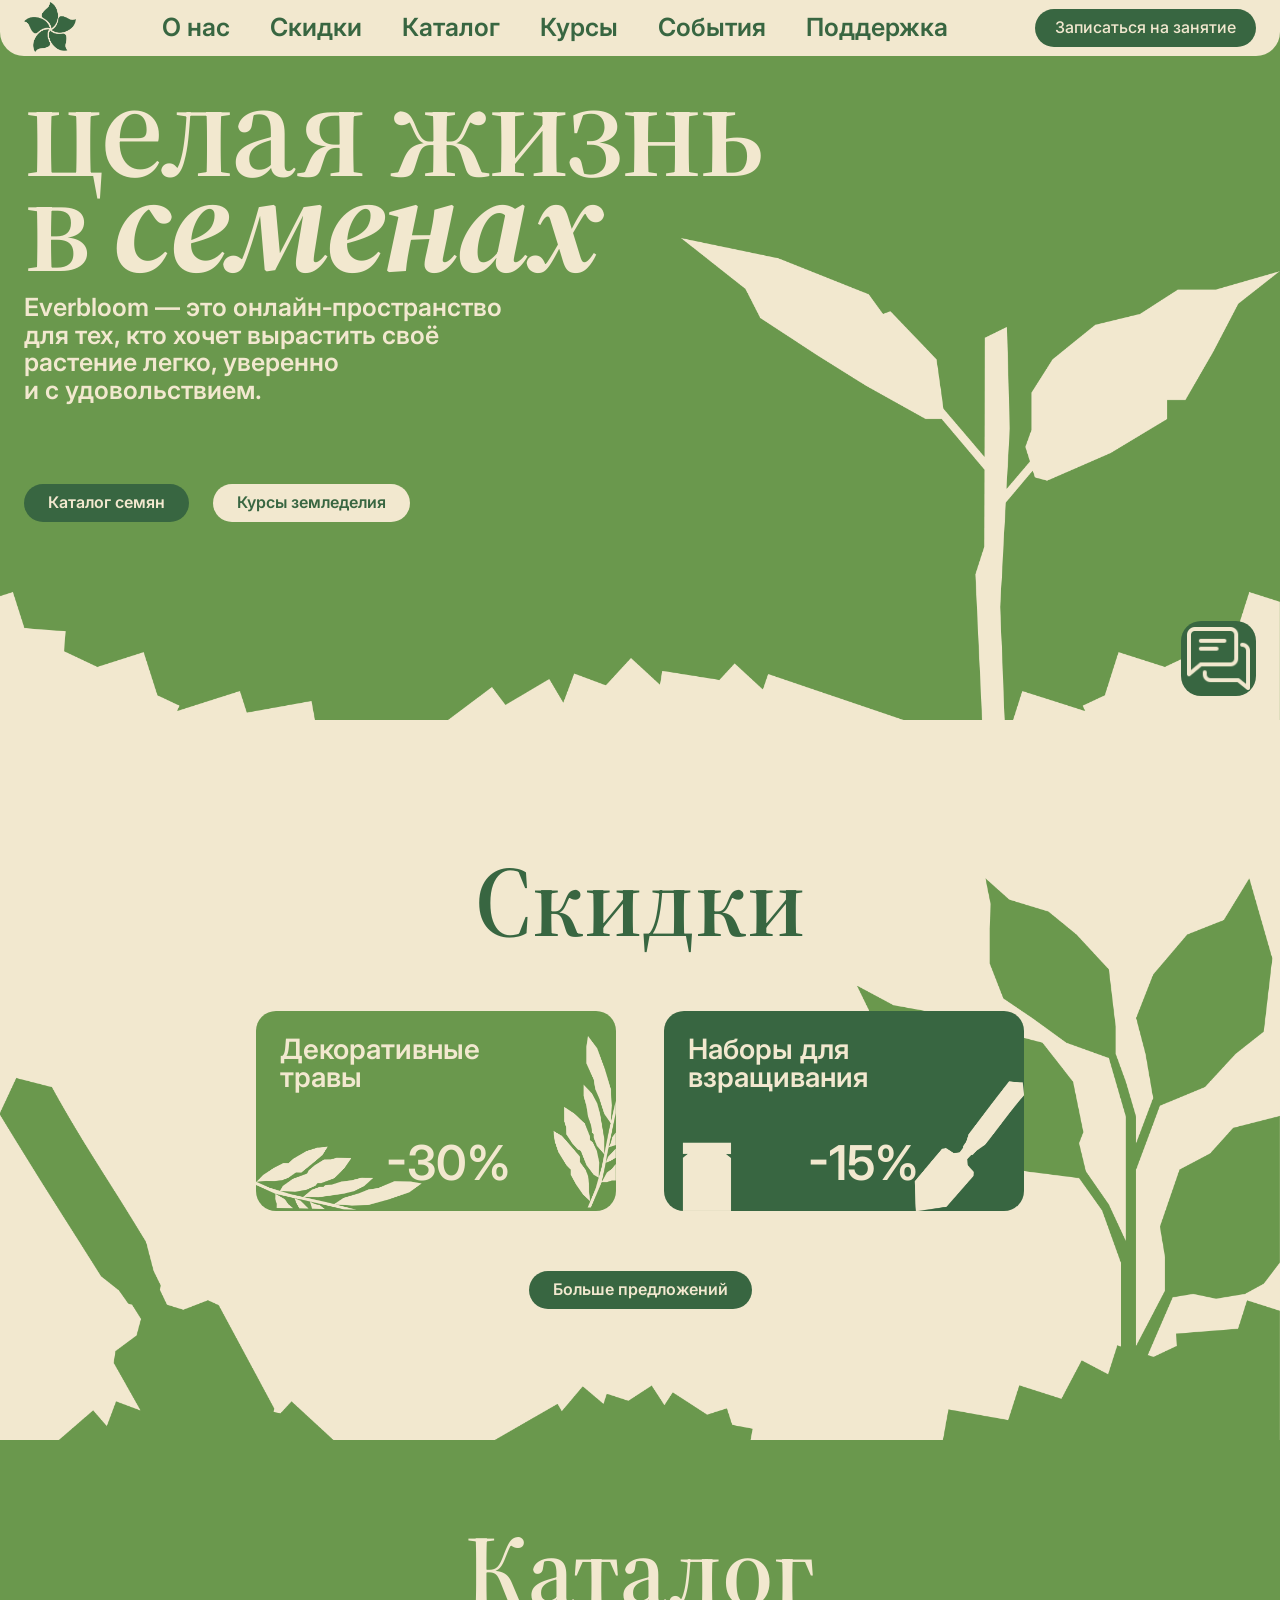
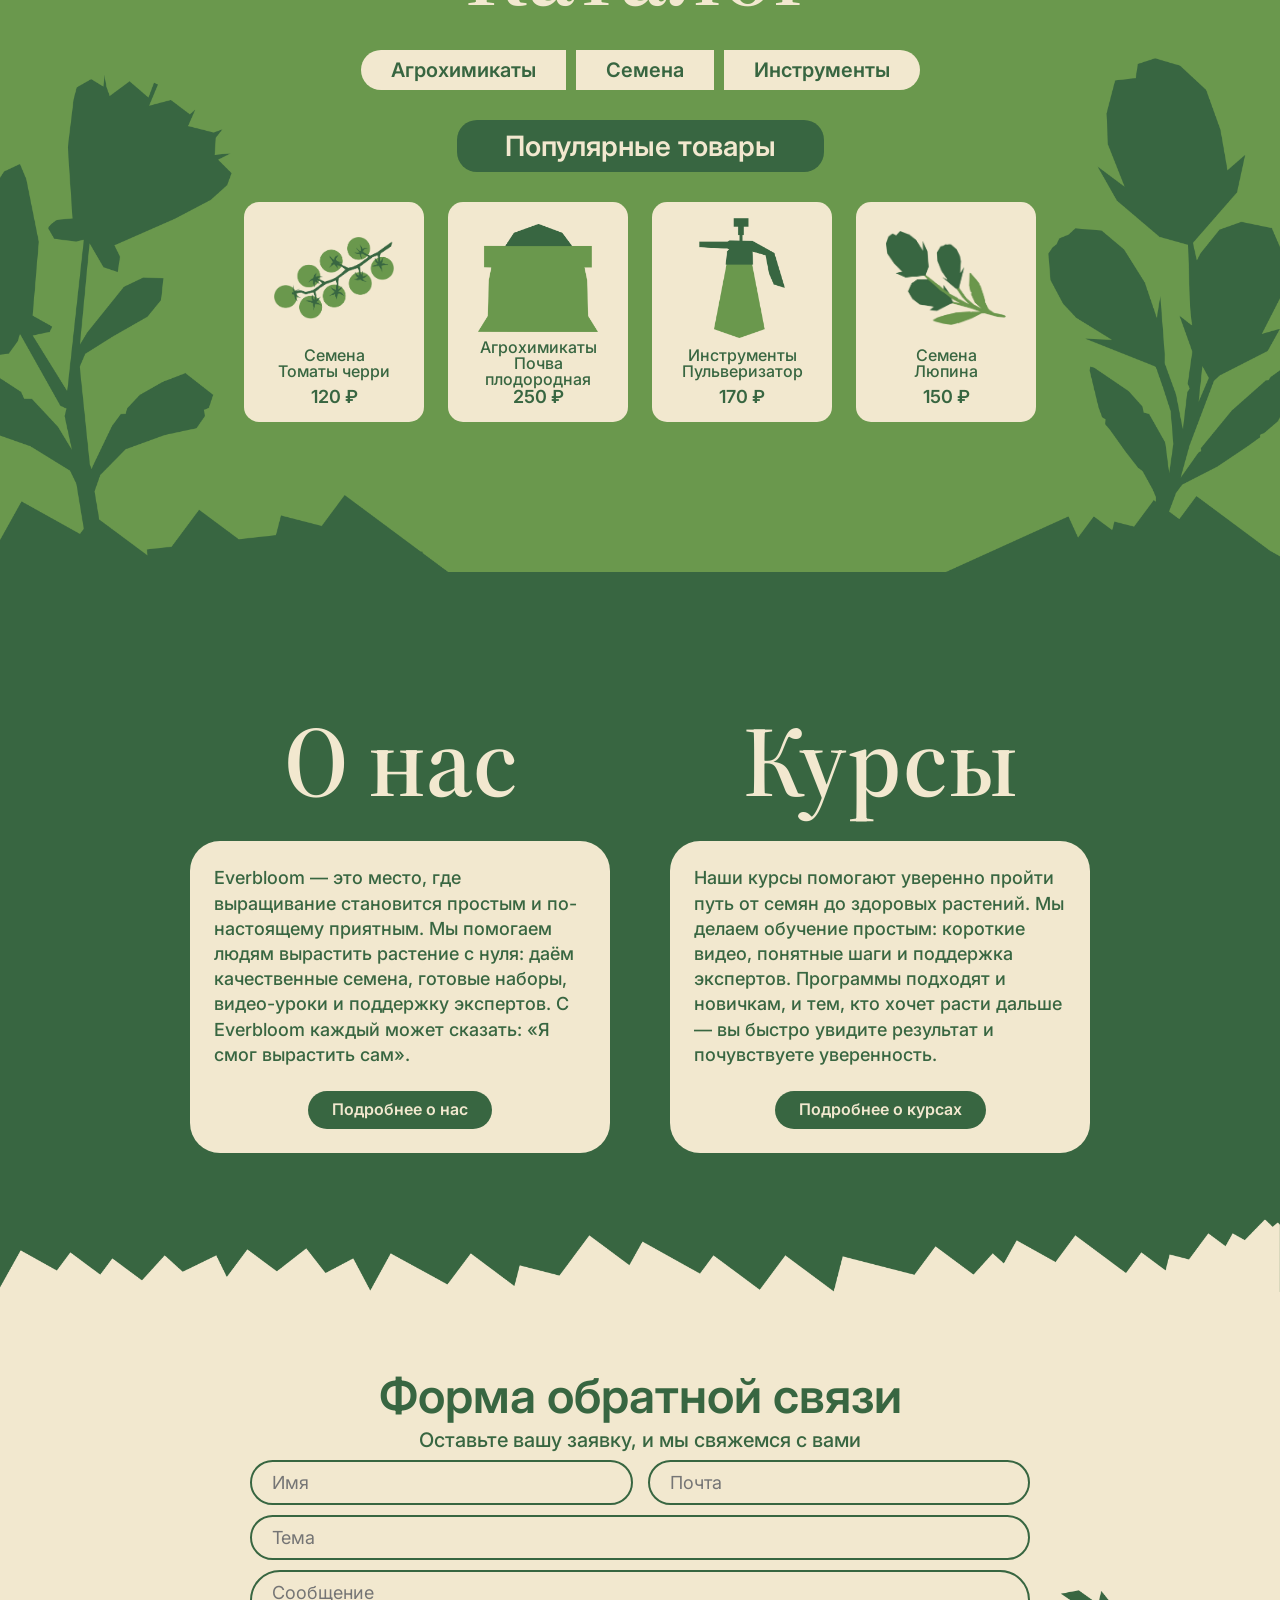
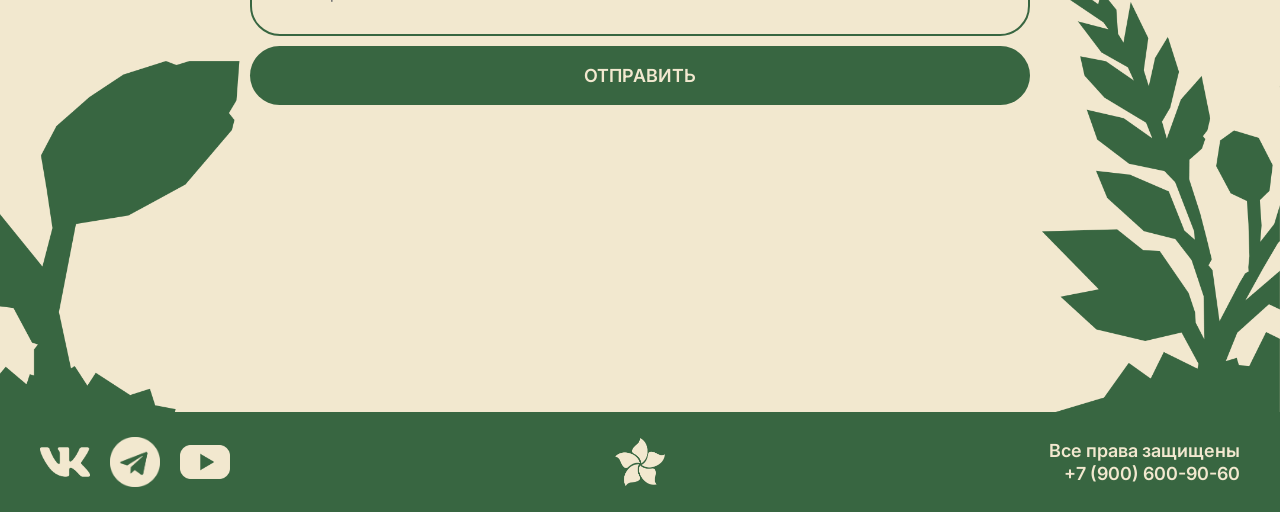
==== commit 055e7bda: "futerhedder" ====
--- a/index.html
+++ b/index.html
@@ -33,7 +33,8 @@
             <div class="content">
                 <h1 class="title">целая жизнь <br>в <p class="bold-italic" style="display: inline;">семенах</p>
                 </h1>
-                <p class="subtitle">Everbloom — это онлайн‑пространство для тех, кто хочет вырастить своё растение
+                <p class="text-main white" style="width: 490px;">Everbloom — это онлайн‑пространство для тех, кто хочет
+                    вырастить своё растение
                     легко,
                     уверенно <br>и с удовольствием.</p>
             </div>
@@ -64,45 +65,43 @@
             </div>
         </div>
 
-        <a class="text-main buttonAbsolute bdarkgreen white">Больше предложений</a>
+        <a href="Главная/sales.html" class="text-main buttonAbsolute bdarkgreen white">Больше предложений</a>
     </section>
 
     <section class="catalog-section">
         <h2 class="text-green-serif white">Каталог</h2>
 
         <div class="catalog-categories">
-            <button class="catalog-btn catalog-btn-left">Агрохимикаты</button>
-            <button class="catalog-btn catalog-btn-center">Семена</button>
-            <button class="catalog-btn catalog-btn-right">Инструменты</button>
+            <a href="Главная/pushares.html" class="catalog-btn catalog-btn-left">Агрохимикаты</a>
+            <a href="Главная/pushares.html" class="catalog-btn catalog-btn-center">Семена</a>
+            <a href="Главная/pushares.html" class="catalog-btn catalog-btn-right">Инструменты</a>
         </div>
 
-        <div class="catalog-popular">
-            <h3 class="popular-title">Популярные товары</h3>
+        <h3 class="popular-title">Популярные товары</h3>
 
-            <div class="catalog-cards">
-                <div class="catalog-card">
-                    <img src="assets/images/помидоры2цв.png" alt="">
-                    <p class="card-text">Семена<br>Томаты черри</p>
-                    <p class="card-price">120 ₽</p>
-                </div>
+        <div class="catalog-cards">
+            <div class="catalog-card">
+                <img src="assets/images/помидоры2цв.png" alt="">
+                <p class="card-text">Семена<br>Томаты черри</p>
+                <p class="card-price">120 ₽</p>
+            </div>
 
-                <div class="catalog-card">
-                    <img src="assets/images/земля2цв.png" alt="">
-                    <p class="card-text">Агрохимикаты<br>Почва плодородная</p>
-                    <p class="card-price">250 ₽</p>
-                </div>
+            <div class="catalog-card">
+                <img src="assets/images/земля2цв.png" alt="">
+                <p class="card-text">Агрохимикаты<br>Почва плодородная</p>
+                <p class="card-price">250 ₽</p>
+            </div>
 
-                <div class="catalog-card">
-                    <img src="assets/images/Пульвириз2цв.png" alt="">
-                    <p class="card-text">Инструменты<br>Пульверизатор</p>
-                    <p class="card-price">170 ₽</p>
-                </div>
+            <div class="catalog-card">
+                <img src="assets/images/Пульвириз2цв.png" alt="">
+                <p class="card-text">Инструменты<br>Пульверизатор</p>
+                <p class="card-price">170 ₽</p>
+            </div>
 
-                <div class="catalog-card">
-                    <img src="assets/images/Лист22цв.png" alt="">
-                    <p class="card-text">Семена<br>Люпина</p>
-                    <p class="card-price">150 ₽</p>
-                </div>
+            <div class="catalog-card">
+                <img src="assets/images/Лист22цв.png" alt="">
+                <p class="card-text">Семена<br>Люпина</p>
+                <p class="card-price">150 ₽</p>
             </div>
         </div>
     </section>
@@ -110,7 +109,7 @@
     <section class="about-section">
         <div class="about-container">
             <div class="about-card">
-                <h2 class="text-green-serif white">О нас</h2>
+                <a class="text-green-serif white">О нас</a>
                 <div class="about-box">
                     <p class="about-text">
                         Everbloom — это место, где выращивание становится простым и по-настоящему приятным.
@@ -118,7 +117,7 @@
                         видео-уроки и поддержку экспертов. С Everbloom каждый может сказать:
                         «Я смог вырастить сам».
                     </p>
-                    <button class="text-main buttonAbsolute white bdarkgreen">Подробнее о нас</button>
+                    <a href="Главная/aboutUs.html" class="text-main buttonAbsolute white bdarkgreen">Подробнее о нас</a>
                 </div>
             </div>
 
@@ -131,7 +130,8 @@
                         Программы подходят и новичкам, и тем, кто хочет расти дальше —
                         вы быстро увидите результат и почувствуете уверенность.
                     </p>
-                    <a class="text-main buttonAbsolute white bdarkgreen">Подробнее о курсах</a>
+                    <a href="Главная/cursi.html" class="text-main buttonAbsolute white bdarkgreen">Подробнее о
+                        курсах</a>
                 </div>
             </div>
         </div>
